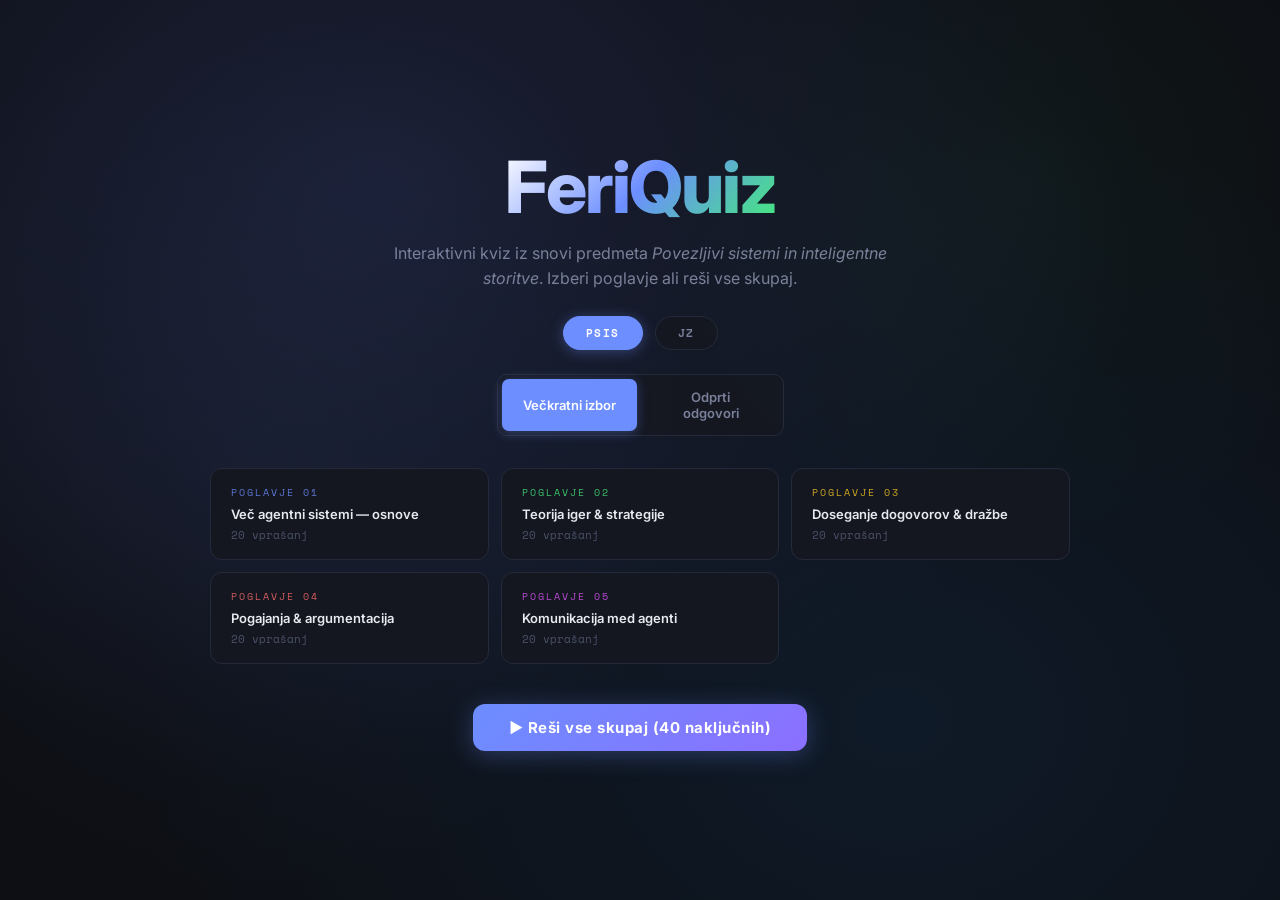
==== index.html @ f39b6799 "jt" ====
<!doctype html>
<html lang="sl">
	<head>
		<meta charset="UTF-8" />
		<meta name="viewport" content="width=device-width, initial-scale=1.0" />
		<title>FeriQuiz</title>
		<link
			href="https://fonts.googleapis.com/css2?family=Space+Mono:wght@400;700&family=Inter:wght@400;500;600;800&display=swap"
			rel="stylesheet"
		/>
		<link rel="stylesheet" href="css/style.css" />
	</head>
	<body>
		<!-- SPLASH -->
		<div id="splash">
			<h1 class="splash-title">FeriQuiz</h1>
			<p class="splash-sub" id="splashSub">
				Interaktivni kviz. Izberi predmet in poglavje.
			</p>
			<div id="subjectTabs" class="subject-tabs"></div>
			<div class="mode-toggle">
				<button
					class="mode-btn active"
					id="modeMCQ"
					onclick="setMode('mcq')"
				>
					Večkratni izbor
				</button>
				<button
					class="mode-btn"
					id="modeOpen"
					onclick="setMode('open')"
				>
					Odprti odgovori
				</button>
				<button
					class="mode-btn"
					id="modeRacunske"
					onclick="setMode('racunske')"
				>
					Računske naloge
				</button>
			</div>
			<div class="chapter-grid" id="chapterGrid"></div>
			<button class="btn-all" id="btnAll" onclick="startQuiz('all')">
				▶ Reši vse skupaj
			</button>
		</div>

		<!-- QUIZ -->
		<div id="quiz">
			<div class="quiz-header">
				<button class="back-btn" onclick="goHome()">← DOMOV</button>
				<div class="quiz-title-bar">
					<div class="quiz-chapter-name" id="quizChapterName">
						Kviz
					</div>
					<div class="quiz-progress-text" id="quizProgressText">
						Vprašanje 1 / 20
					</div>
				</div>
				<div class="progress-bar-wrap">
					<div
						class="progress-bar-fill"
						id="progressFill"
						style="width: 0%"
					></div>
				</div>
				<div class="score-display" id="scoreDisplay">0 / 0</div>
			</div>
			<div class="quiz-body" id="quizBody"></div>
		</div>

		<!-- RESULTS -->
		<div
			id="results"
			style="
				display: none;
				flex-direction: column;
				align-items: center;
				justify-content: center;
				min-height: 100vh;
				padding: 40px 20px;
				text-align: center;
			"
		>
			<div class="result-ring" id="resultRing">
				<div class="result-pct" id="resultPct">0%</div>
			</div>
			<h2 class="result-title" id="resultTitle">Rezultat</h2>
			<p class="result-sub" id="resultSub"></p>
			<div class="result-btns">
				<button class="btn-retry" id="retryBtn">↺ Poskusi znova</button>
				<button class="btn-home" onclick="goHome()">⌂ Domov</button>
			</div>
		</div>

		<!-- PDF MODAL -->
		<div id="pdfModal" class="pdf-modal" onclick="closePdfModal()">
			<div class="pdf-modal-inner" onclick="event.stopPropagation()">
				<div class="pdf-modal-header">
					<div class="pdf-modal-meta">
						<span
							id="pdfFileName"
							style="color: var(--text-muted)"
						></span>
						<span
							id="pdfPageLabel"
							style="color: var(--accent); margin-left: 8px"
						></span>
						<div class="pdf-page-chips" id="pdfPageChips"></div>
					</div>
					<button class="pdf-close-btn" onclick="closePdfModal()">
						×
					</button>
				</div>
				<div class="pdf-frame-wrap" id="pdfFrameWrap">
					<iframe id="pdfFrame" src=""></iframe>
				</div>
			</div>
		</div>

		<script src="data/psis/mcq.js"></script>
		<script src="data/psis/open.js"></script>
		<script src="data/psis/racunske.js"></script>
		<script src="data/jz/mcq.js"></script>
		<script src="data/jz/open.js"></script>
		<script src="data/jz/racunske.js"></script>
		<script src="data/subjects.js"></script>
		<script src="js/app.js"></script>
	</body>
</html>
---- css/style.css ----
:root {
    --bg: #0d0f14;
    --surface: #141720;
    --surface2: #1c2030;
    --border: #252a3a;
    --accent: #6c8eff;
    --accent2: #ff6b6b;
    --accent3: #43e97b;
    --accent4: #f9ca24;
    --text: #e8eaf0;
    --text-dim: #7a8099;
    --text-muted: #4a5068;
    --correct: #1a3a28;
    --correct-border: #43e97b;
    --wrong: #3a1a1a;
    --wrong-border: #ff6b6b;
    --radius: 12px;
}

*, *::before, *::after {
    box-sizing: border-box;
    margin: 0;
    padding: 0;
}

body {
    background: var(--bg);
    color: var(--text);
    font-family: 'Inter', sans-serif;
    min-height: 100vh;
    padding: 0;
}

/* ── SPLASH ─────────────────────────────────── */
#splash {
    min-height: 100vh;
    display: flex;
    flex-direction: column;
    align-items: center;
    justify-content: center;
    text-align: center;
    padding: 40px 20px;
    background: radial-gradient(ellipse at 30% 20%, #1a1f35 0%, transparent 60%),
        radial-gradient(ellipse at 70% 80%, #0f1a28 0%, transparent 60%),
        var(--bg);
    position: relative;
    overflow: hidden;
}

#splash::before {
    content: '';
    position: absolute;
    inset: 0;
    background-image:
        radial-gradient(circle at 20% 50%, rgba(108, 142, 255, 0.06) 0%, transparent 40%),
        radial-gradient(circle at 80% 20%, rgba(67, 233, 123, 0.04) 0%, transparent 30%);
    pointer-events: none;
}

.splash-tag {
    font-family: 'Space Mono', monospace;
    font-size: 11px;
    letter-spacing: 3px;
    text-transform: uppercase;
    color: var(--accent);
    opacity: 0.8;
    margin-bottom: 24px;
}

.splash-title {
    font-size: clamp(36px, 6vw, 72px);
    font-weight: 800;
    line-height: 1.05;
    letter-spacing: -2px;
    margin-bottom: 16px;
    background: linear-gradient(135deg, #fff 0%, #6c8eff 50%, #43e97b 100%);
    -webkit-background-clip: text;
    -webkit-text-fill-color: transparent;
    background-clip: text;
}

.splash-sub {
    font-size: 16px;
    color: var(--text-dim);
    max-width: 500px;
    line-height: 1.6;
    margin-bottom: 24px;
}

.chapter-grid {
    display: grid;
    grid-template-columns: repeat(auto-fit, minmax(220px, 1fr));
    gap: 12px;
    max-width: 860px;
    width: 100%;
    margin-bottom: 40px;
}

.ch-card {
    background: var(--surface);
    border: 1px solid var(--border);
    border-radius: var(--radius);
    padding: 16px 20px;
    cursor: pointer;
    transition: all 0.2s;
    text-align: left;
    position: relative;
    overflow: hidden;
}

.ch-card::before {
    content: '';
    position: absolute;
    top: 0;
    left: 0;
    right: 0;
    height: 2px;
    background: var(--card-accent, var(--accent));
    opacity: 0;
    transition: opacity 0.2s;
}

.ch-card:hover {
    border-color: var(--card-accent, var(--accent));
    transform: translateY(-2px);
}

.ch-card:hover::before {
    opacity: 1;
}

.ch-card .ch-num {
    font-family: 'Space Mono', monospace;
    font-size: 10px;
    color: var(--card-accent, var(--accent));
    letter-spacing: 2px;
    margin-bottom: 6px;
    opacity: 0.8;
}

.ch-card .ch-name {
    font-size: 13px;
    font-weight: 600;
    color: var(--text);
    line-height: 1.3;
}

.ch-card .ch-count {
    font-size: 11px;
    color: var(--text-muted);
    margin-top: 4px;
    font-family: 'Space Mono', monospace;
}

.btn-all {
    background: linear-gradient(135deg, var(--accent), #8b6fff);
    color: #fff;
    border: none;
    border-radius: var(--radius);
    padding: 14px 36px;
    font-family: 'Inter', sans-serif;
    font-size: 15px;
    font-weight: 700;
    cursor: pointer;
    letter-spacing: 0.5px;
    transition: all 0.2s;
    box-shadow: 0 4px 24px rgba(108, 142, 255, 0.3);
}

.btn-all:hover {
    transform: translateY(-2px);
    box-shadow: 0 8px 32px rgba(108, 142, 255, 0.4);
}

/* ── SUBJECT TABS ────────────────────────────── */
.subject-tabs {
    display: flex;
    gap: 12px;
    margin-bottom: 0px;
    /* increased spacing to separate from surrounding elements */
    flex-wrap: wrap;
    justify-content: center;

    /* slight padding for visual breathing */
}

/* hide when only one subject */
.subject-tabs:has(.subject-btn:only-child) {
    display: none;
}

/* extra breathing room before the mode toggle */
.subject-tabs+.mode-toggle {
    margin-top: 24px;
}

.subject-btn {
    padding: 8px 22px;
    border-radius: 20px;
    font-family: 'Space Mono', monospace;
    font-size: 11px;
    font-weight: 700;
    letter-spacing: 1.5px;
    text-transform: uppercase;
    cursor: pointer;
    border: 1px solid var(--border);
    background: var(--surface);
    color: var(--text-dim);
    transition: all 0.2s;
}

.subject-btn.active {
    background: var(--accent);
    color: #fff;
    border-color: var(--accent);
    box-shadow: 0 2px 14px rgba(108, 142, 255, 0.35);
}

.subject-btn:hover:not(.active) {
    border-color: var(--accent);
    color: var(--accent);
}

/* ── QUIZ ────────────────────────────────────── */
#quiz {
    display: none;
    min-height: 100vh;
}

.quiz-header {
    background: var(--surface);
    border-bottom: 1px solid var(--border);
    padding: 16px 32px;
    display: flex;
    align-items: center;
    gap: 20px;
    position: sticky;
    top: 0;
    z-index: 10;
}

.back-btn {
    background: none;
    border: 1px solid var(--border);
    color: var(--text-dim);
    padding: 6px 14px;
    border-radius: 8px;
    font-family: 'Space Mono', monospace;
    font-size: 11px;
    cursor: pointer;
    letter-spacing: 1px;
    transition: all 0.2s;
}

.back-btn:hover {
    border-color: var(--accent);
    color: var(--accent);
}

.quiz-title-bar {
    flex: 1;
}

.quiz-chapter-name {
    font-size: 14px;
    font-weight: 600;
    color: var(--text);
}

.quiz-progress-text {
    font-family: 'Space Mono', monospace;
    font-size: 11px;
    color: var(--text-muted);
}

.progress-bar-wrap {
    width: 160px;
    height: 4px;
    background: var(--border);
    border-radius: 4px;
    overflow: hidden;
}

.progress-bar-fill {
    height: 100%;
    background: linear-gradient(90deg, var(--accent), #8b6fff);
    border-radius: 4px;
    transition: width 0.4s;
}

.score-display {
    font-family: 'Space Mono', monospace;
    font-size: 12px;
    color: var(--accent3);
    white-space: nowrap;
}

.quiz-body {
    max-width: 1200px;
    margin: 0 auto;
    padding: 40px 24px;
}

.q-block {
    background: var(--surface);
    border: 1px solid var(--border);
    border-radius: 16px;
    padding: 32px;
    margin: 0 auto 24px;
    max-width: 660px;
    transition: max-width 0.5s cubic-bezier(0.22, 1, 0.36, 1);
    animation: slideInLeft 0.4s cubic-bezier(0.22, 1, 0.36, 1) both;
}

.q-block.answered {
    max-width: 1200px;
}

@keyframes fadeIn {
    from {
        opacity: 0;
        transform: translateY(12px);
    }

    to {
        opacity: 1;
        transform: translateY(0);
    }
}

@keyframes slideInLeft {
    from {
        opacity: 0;
        transform: translateX(-28px);
    }

    to {
        opacity: 1;
        transform: translateX(0);
    }
}

.q-meta {
    display: flex;
    align-items: center;
    gap: 10px;
    margin-bottom: 18px;
}

.q-number {
    font-family: 'Space Mono', monospace;
    font-size: 10px;
    color: var(--accent);
    background: rgba(108, 142, 255, 0.1);
    border: 1px solid rgba(108, 142, 255, 0.25);
    padding: 3px 10px;
    border-radius: 20px;
    letter-spacing: 1px;
}

.q-status {
    width: 8px;
    height: 8px;
    border-radius: 50%;
    background: var(--text-muted);
    flex-shrink: 0;
}

.q-status.correct {
    background: var(--accent3);
    box-shadow: 0 0 8px rgba(67, 233, 123, 0.5);
}

.q-status.wrong {
    background: var(--accent2);
    box-shadow: 0 0 8px rgba(255, 107, 107, 0.5);
}

.q-text {
    font-size: 17px;
    font-weight: 600;
    line-height: 1.55;
    margin-bottom: 24px;
    color: var(--text);
}

.options {
    display: flex;
    flex-direction: column;
    gap: 10px;
}

.opt-btn {
    background: var(--surface2);
    border: 1px solid var(--border);
    border-radius: 10px;
    padding: 14px 18px;
    text-align: left;
    cursor: pointer;
    font-family: 'Inter', sans-serif;
    font-size: 14px;
    color: var(--text);
    transition: all 0.18s;
    display: flex;
    align-items: flex-start;
    gap: 12px;
    line-height: 1.45;
}

.opt-btn:hover:not(:disabled) {
    border-color: var(--accent);
    background: rgba(108, 142, 255, 0.06);
}

.opt-btn .opt-label {
    font-family: 'Space Mono', monospace;
    font-size: 11px;
    color: var(--text-muted);
    flex-shrink: 0;
    margin-top: 2px;
    width: 18px;
}

.opt-btn.correct-choice {
    background: var(--correct);
    border-color: var(--correct-border);
    color: #e0ffe8;
}

.opt-btn.correct-choice .opt-label {
    color: var(--correct-border);
}

.opt-btn.wrong-choice {
    background: var(--wrong);
    border-color: var(--wrong-border);
    color: #ffe0e0;
}

.opt-btn.wrong-choice .opt-label {
    color: var(--accent2);
}

.opt-btn.reveal-correct {
    background: rgba(67, 233, 123, 0.06);
    border-color: rgba(67, 233, 123, 0.4);
}

.opt-btn:disabled {
    cursor: default;
}

.explanation {
    margin-top: 20px;
    padding: 16px 20px;
    border-radius: 10px;
    font-size: 13.5px;
    line-height: 1.65;
    display: none;
    animation: fadeIn 0.25s ease;
}

.explanation.correct-exp {
    background: rgba(67, 233, 123, 0.07);
    border-left: 3px solid var(--accent3);
    color: #b0e8c0;
}

.explanation.wrong-exp {
    background: rgba(255, 107, 107, 0.07);
    border-left: 3px solid var(--accent2);
    color: #f0c0c0;
}

.explanation strong {
    color: var(--text);
}

/* ── RESULTS ────────────────────────────────── */
#results {
    display: none;
    min-height: 100vh;
    align-items: center;
    justify-content: center;
    padding: 40px 20px;
    text-align: center;
    flex-direction: column;
}

.result-ring {
    width: 160px;
    height: 160px;
    border-radius: 50%;
    background: conic-gradient(var(--accent) 0deg, var(--accent) var(--ring-deg, 0deg), var(--border) var(--ring-deg, 0deg));
    display: flex;
    align-items: center;
    justify-content: center;
    margin: 0 auto 32px;
    position: relative;
}

.result-ring::after {
    content: '';
    position: absolute;
    width: 128px;
    height: 128px;
    border-radius: 50%;
    background: var(--bg);
}

.result-pct {
    position: relative;
    z-index: 1;
    font-size: 36px;
    font-weight: 800;
    color: var(--text);
}

.result-title {
    font-size: 28px;
    font-weight: 800;
    margin-bottom: 8px;
}

.result-sub {
    color: var(--text-dim);
    font-size: 15px;
    margin-bottom: 40px;
}

.result-btns {
    display: flex;
    gap: 12px;
    flex-wrap: wrap;
    justify-content: center;
}

.btn-retry, .btn-home {
    padding: 12px 28px;
    border-radius: 10px;
    font-family: 'Inter', sans-serif;
    font-size: 14px;
    font-weight: 700;
    cursor: pointer;
    transition: all 0.2s;
}

.btn-retry {
    background: var(--accent);
    color: #fff;
    border: none;
    box-shadow: 0 4px 20px rgba(108, 142, 255, 0.35);
}

.btn-retry:hover {
    transform: translateY(-2px);
    box-shadow: 0 8px 28px rgba(108, 142, 255, 0.45);
}

.btn-home {
    background: none;
    border: 1px solid var(--border);
    color: var(--text-dim);
}

.btn-home:hover {
    border-color: var(--accent);
    color: var(--accent);
}

@media (max-width: 700px) {
    .quiz-header {
        padding: 12px 16px;
        gap: 12px;
    }

    .progress-bar-wrap {
        width: 80px;
    }

    .quiz-body {
        padding: 24px 16px;
    }

    .q-block {
        padding: 20px;
    }

    .q-text {
        font-size: 15px;
    }

    /* mobile: stack vertically, revert split */
    .q-inner {
        flex-direction: column;
        overflow: visible;
    }

    .q-left {
        flex: 0 0 100% !important;
        max-width: 100% !important;
    }

    .q-right {
        flex: 0 0 auto !important;
        opacity: 1 !important;
        transform: none !important;
        padding-left: 0 !important;
        border-left: none !important;
        overflow: visible !important;
        transition: none !important;
    }

    /* on mobile, use slide-down reveal via .visible class */
    .q-right .all-explanations {
        display: none;
        margin-top: 16px;
    }

    .q-right .all-explanations.visible {
        display: flex;
    }

    .q-right .opt-explanation {
        animation: slideDown 0.3s ease both;
    }

    .q-right .opt-explanation:nth-child(1) {
        animation-delay: 0.04s;
    }

    .q-right .opt-explanation:nth-child(2) {
        animation-delay: 0.09s;
    }

    .q-right .opt-explanation:nth-child(3) {
        animation-delay: 0.14s;
    }

    .q-right .opt-explanation:nth-child(4) {
        animation-delay: 0.19s;
    }
}

/* ── SPLIT LAYOUT ───────────────────────────── */
.q-inner {
    display: flex;
    align-items: flex-start;
    overflow: hidden;
}

/* q-left: fixed comfortable width — never shrinks */
.q-left {
    flex: 0 0 580px;
    max-width: 100%;
    min-width: 0;
    transform: translateX(0);
    transition: transform 0.45s cubic-bezier(0.22, 1, 0.36, 1);
}

.q-block.answered .q-left {
    animation: nudgeLeft 0.45s cubic-bezier(0.22, 1, 0.36, 1) both;
}

@keyframes nudgeLeft {
    0% {
        transform: translateX(0);
    }

    35% {
        transform: translateX(-10px);
    }

    100% {
        transform: translateX(0);
    }
}

/* q-right: expands from 0 to full remaining space */
.q-right {
    flex: 0 0 0px;
    min-width: 0;
    overflow: hidden;
    opacity: 0;
    transform: translateX(28px);
    padding-left: 0;
    transition:
        flex-basis 0.48s cubic-bezier(0.22, 1, 0.36, 1),
        opacity 0.35s ease 0.2s,
        transform 0.45s cubic-bezier(0.22, 1, 0.36, 1) 0.05s,
        padding-left 0.48s cubic-bezier(0.22, 1, 0.36, 1),
        border-color 0.3s ease 0.35s;
    border-left: 1px solid transparent;
}

.q-block.answered .q-right {
    flex: 1 0 360px;
    opacity: 1;
    transform: translateX(0);
    padding-left: 28px;
    border-left-color: var(--border);
}

/* right panel: always show explanations (parent controls visibility) */
.q-right .all-explanations {
    display: flex;
    flex-direction: column;
    gap: 8px;
    margin-top: 0;
}

/* right panel items: fade in */
.q-right .opt-explanation {
    animation: fadeInSimple 0.25s ease both;
}

.q-right .opt-explanation:nth-child(1) {
    animation-delay: 0.30s;
}

.q-right .opt-explanation:nth-child(2) {
    animation-delay: 0.37s;
}

.q-right .opt-explanation:nth-child(3) {
    animation-delay: 0.44s;
}

.q-right .opt-explanation:nth-child(4) {
    animation-delay: 0.51s;
}

@keyframes fadeInSimple {
    from {
        opacity: 0;
    }

    to {
        opacity: 1;
    }
}

/* ── ALL-OPTION EXPLANATIONS ─────────────────── */
@keyframes slideDown {
    from {
        opacity: 0;
        transform: translateY(-6px);
    }

    to {
        opacity: 1;
        transform: translateY(0);
    }
}

.all-explanations {
    margin-top: 20px;
    display: none;
    flex-direction: column;
    gap: 8px;
}

.all-explanations.visible {
    display: flex;
}

.opt-explanation {
    border-radius: 8px;
    padding: 11px 14px;
    font-size: 13px;
    line-height: 1.55;
    display: flex;
    gap: 10px;
    align-items: flex-start;
    animation: slideDown 0.3s ease both;
}

.opt-explanation:nth-child(1) {
    animation-delay: 0.04s;
}

.opt-explanation:nth-child(2) {
    animation-delay: 0.09s;
}

.opt-explanation:nth-child(3) {
    animation-delay: 0.14s;
}

.opt-explanation:nth-child(4) {
    animation-delay: 0.19s;
}

.opt-explanation.correct-opt {
    background: rgba(67, 233, 123, 0.08);
    border-left: 3px solid var(--accent3);
}

.opt-explanation.wrong-opt {
    background: rgba(255, 107, 107, 0.05);
    border-left: 3px solid rgba(255, 107, 107, 0.3);
}

.opt-explanation.wrong-opt.chosen {
    background: rgba(255, 107, 107, 0.11);
    border-left-color: var(--accent2);
}

.opt-exp-label {
    font-family: 'Space Mono', monospace;
    font-size: 10px;
    font-weight: 700;
    flex-shrink: 0;
    margin-top: 2px;
    width: 14px;
}

.correct-opt .opt-exp-label {
    color: var(--accent3);
}

.wrong-opt .opt-exp-label {
    color: var(--accent2);
    opacity: 0.55;
}

.wrong-opt.chosen .opt-exp-label {
    opacity: 1;
}

.opt-exp-content {
    flex: 1;
}

.opt-exp-verdict {
    font-family: 'Space Mono', monospace;
    font-size: 10px;
    font-weight: 700;
    letter-spacing: 0.4px;
    margin-bottom: 3px;
}

.correct-opt .opt-exp-verdict {
    color: var(--accent3);
}

.wrong-opt .opt-exp-verdict {
    color: rgba(255, 107, 107, 0.6);
}

.wrong-opt.chosen .opt-exp-verdict {
    color: var(--accent2);
}

.opt-exp-reason {
    font-size: 12.5px;
    line-height: 1.55;
}

.correct-opt .opt-exp-reason {
    color: #a8e0b8;
}

.wrong-opt .opt-exp-reason {
    color: #b09090;
}

.wrong-opt.chosen .opt-exp-reason {
    color: #e0b0b0;
}

/* ── INFO BUTTON ─────────────────────────────── */
.info-btn {
    background: none;
    border: 1px solid var(--border);
    color: var(--text-muted);
    padding: 3px 9px;
    border-radius: 20px;
    font-family: 'Space Mono', monospace;
    font-size: 10px;
    cursor: pointer;
    transition: all 0.15s;
    letter-spacing: 0.5px;
    display: none;
    align-items: center;
    gap: 4px;
}

.info-btn.visible {
    display: inline-flex;
}

.info-btn:hover {
    border-color: var(--accent);
    color: var(--accent);
}

/* ── PDF MODAL ───────────────────────────────── */
.pdf-modal {
    display: none;
    position: fixed;
    inset: 0;
    background: rgba(0, 0, 0, 0.72);
    z-index: 100;
    align-items: center;
    justify-content: center;
    backdrop-filter: blur(4px);
}

.pdf-modal.open {
    display: flex;
}

.pdf-modal-inner {
    background: var(--surface);
    border: 1px solid var(--border);
    border-radius: 16px;
    width: min(92vw, 940px);
    height: 82vh;
    display: flex;
    flex-direction: column;
    overflow: hidden;
}

.pdf-modal-header {
    display: flex;
    align-items: flex-start;
    justify-content: space-between;
    padding: 14px 20px;
    border-bottom: 1px solid var(--border);
    gap: 12px;
}

.pdf-modal-meta {
    font-family: 'Space Mono', monospace;
    font-size: 11px;
    color: var(--text-dim);
    flex: 1;
}

.pdf-page-chips {
    display: flex;
    gap: 6px;
    flex-wrap: wrap;
    margin-top: 8px;
}

.pdf-page-chip {
    background: rgba(108, 142, 255, 0.1);
    border: 1px solid rgba(108, 142, 255, 0.3);
    color: var(--accent);
    padding: 2px 10px;
    border-radius: 20px;
    font-family: 'Space Mono', monospace;
    font-size: 10px;
    cursor: pointer;
    transition: all 0.15s;
}

.pdf-page-chip:hover, .pdf-page-chip.active {
    background: var(--accent);
    color: #fff;
    border-color: var(--accent);
}

.pdf-close-btn {
    background: none;
    border: 1px solid var(--border);
    color: var(--text-dim);
    width: 28px;
    height: 28px;
    border-radius: 8px;
    cursor: pointer;
    font-size: 16px;
    display: flex;
    align-items: center;
    justify-content: center;
    transition: all 0.15s;
    flex-shrink: 0;
}

.pdf-close-btn:hover {
    border-color: var(--accent2);
    color: var(--accent2);
}

.pdf-frame-wrap {
    flex: 1;
    position: relative;
    overflow: hidden;
}

.pdf-frame-wrap iframe {
    width: 100%;
    height: 100%;
    border: none;
    display: block;
}

.pdf-no-pages {
    display: flex;
    align-items: center;
    justify-content: center;
    height: 100%;
    font-family: 'Space Mono', monospace;
    font-size: 12px;
    color: var(--text-muted);
    text-align: center;
    line-height: 1.8;
}

/* ── MODE TOGGLE ─────────────────────────────── */
.mode-toggle {
    display: flex;
    gap: 6px;
    margin-bottom: 32px;
    background: var(--surface);
    border: 1px solid var(--border);
    border-radius: 10px;
    padding: 4px;
}

.mode-btn {
    flex: 1;
    padding: 10px 20px;
    border: none;
    border-radius: 7px;
    font-family: 'Inter', sans-serif;
    font-size: 13px;
    font-weight: 600;
    cursor: pointer;
    transition: all 0.2s;
    background: none;
    color: var(--text-dim);
}

.mode-btn.active {
    background: var(--accent);
    color: #fff;
    box-shadow: 0 2px 12px rgba(108, 142, 255, 0.35);
}

.mode-btn:hover:not(.active) {
    color: var(--text);
}

/* ── OPEN ENDED QUESTIONS ────────────────────── */
.btn-reveal {
    background: var(--surface2);
    border: 1px solid var(--border);
    color: var(--text-dim);
    padding: 10px 24px;
    border-radius: 10px;
    font-family: 'Inter', sans-serif;
    font-size: 13px;
    font-weight: 600;
    cursor: pointer;
    transition: all 0.2s;
    margin-top: 20px;
    display: inline-block;
}

.btn-reveal:hover {
    border-color: var(--accent);
    color: var(--accent);
}

.open-answer-wrap {
    animation: fadeIn 0.3s ease;
}

.open-answer-box {
    margin-top: 18px;
    padding: 16px 20px;
    background: rgba(108, 142, 255, 0.06);
    border: 1px solid rgba(108, 142, 255, 0.2);
    border-radius: 10px;
    font-size: 14px;
    line-height: 1.75;
    color: var(--text);
}

.open-answer-box p {
    margin: 0 0 8px;
}

.open-answer-box p:last-child {
    margin-bottom: 0;
}

.open-mark-btns {
    display: flex;
    gap: 10px;
    margin-top: 14px;
}

.btn-mark-correct, .btn-mark-wrong {
    flex: 1;
    padding: 11px;
    border-radius: 10px;
    font-family: 'Inter', sans-serif;
    font-size: 13px;
    font-weight: 700;
    cursor: pointer;
    transition: all 0.18s;
}

.btn-mark-correct {
    background: rgba(67, 233, 123, 0.08);
    border: 1px solid rgba(67, 233, 123, 0.3);
    color: var(--accent3);
}

.btn-mark-correct:hover:not(:disabled) {
    background: rgba(67, 233, 123, 0.18);
    border-color: var(--accent3);
}

.btn-mark-correct:disabled {
    opacity: 0.5;
    cursor: default;
}

.btn-mark-wrong {
    background: rgba(255, 107, 107, 0.08);
    border: 1px solid rgba(255, 107, 107, 0.3);
    color: var(--accent2);
}

.btn-mark-wrong:hover:not(:disabled) {
    background: rgba(255, 107, 107, 0.18);
    border-color: var(--accent2);
}

.btn-mark-wrong:disabled {
    opacity: 0.5;
    cursor: default;
}

.q-block.open-correct {
    border-color: var(--correct-border);
}

.q-block.open-wrong {
    border-color: var(--wrong-border);
}
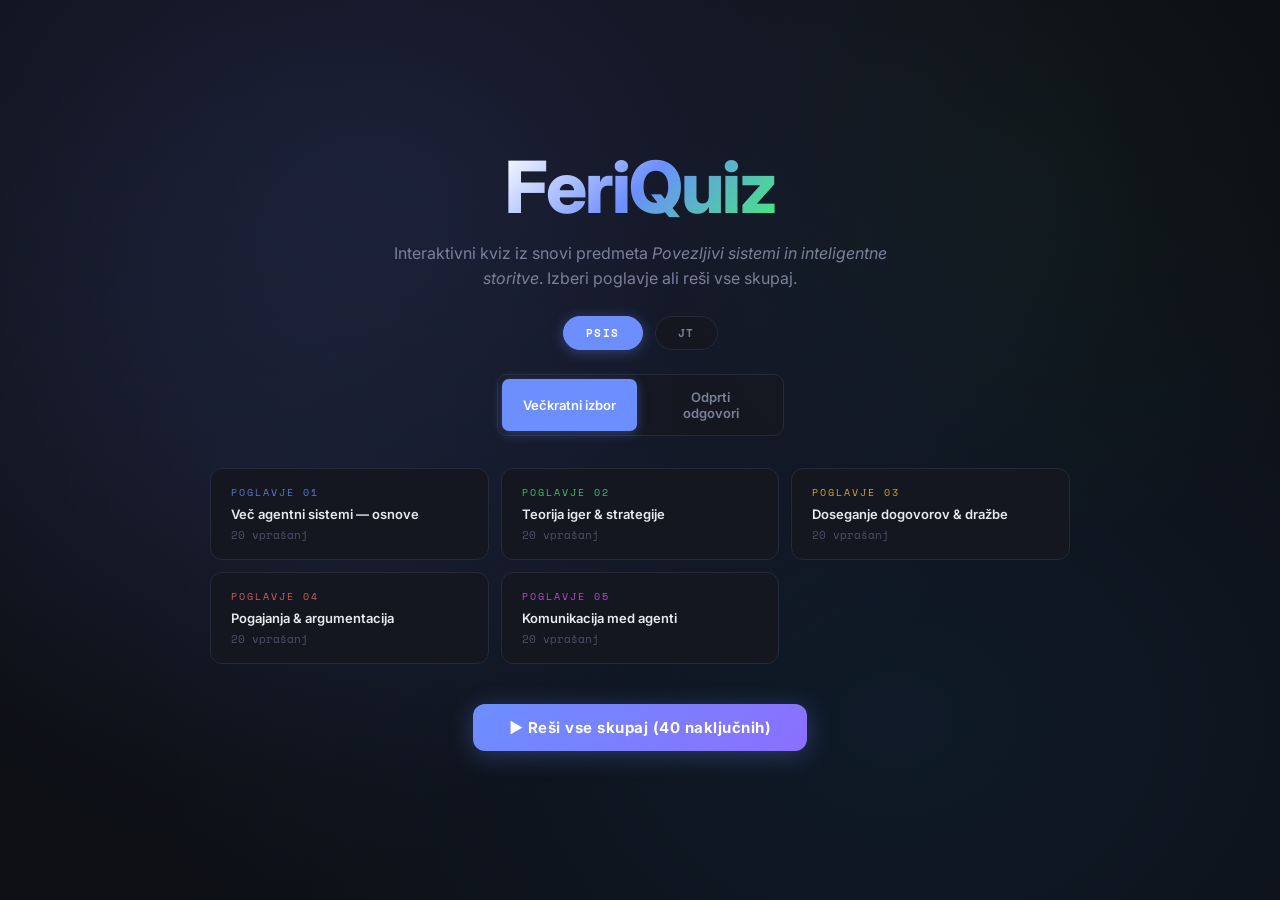
==== commit ebb2fd50: "new qeustions" ====
--- a/index.html
+++ b/index.html
@@ -123,9 +123,9 @@
 		<script src="data/psis/mcq.js"></script>
 		<script src="data/psis/open.js"></script>
 		<script src="data/psis/racunske.js"></script>
-		<script src="data/jz/mcq.js"></script>
-		<script src="data/jz/open.js"></script>
-		<script src="data/jz/racunske.js"></script>
+		<script src="data/jt/mcq.js"></script>
+		<script src="data/jt/open.js"></script>
+		<script src="data/jt/racunske.js"></script>
 		<script src="data/subjects.js"></script>
 		<script src="js/app.js"></script>
 	</body>
